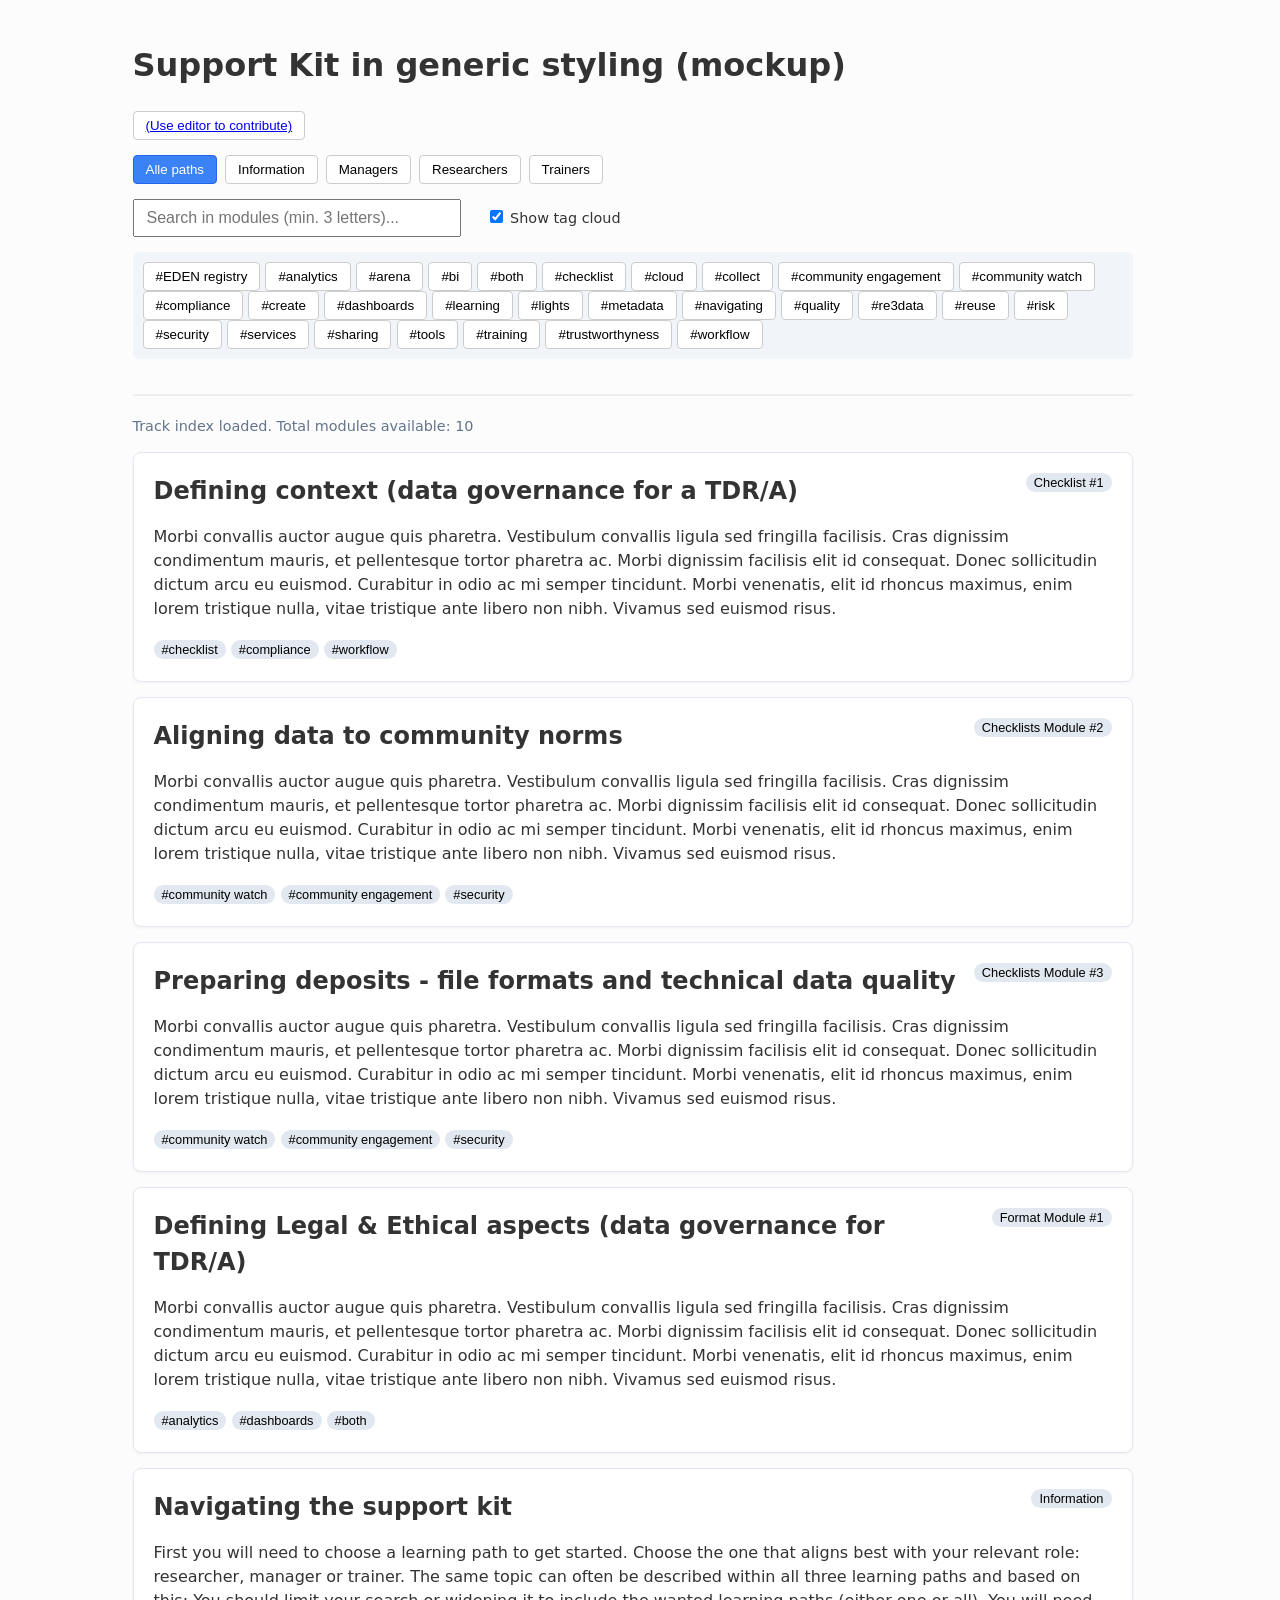
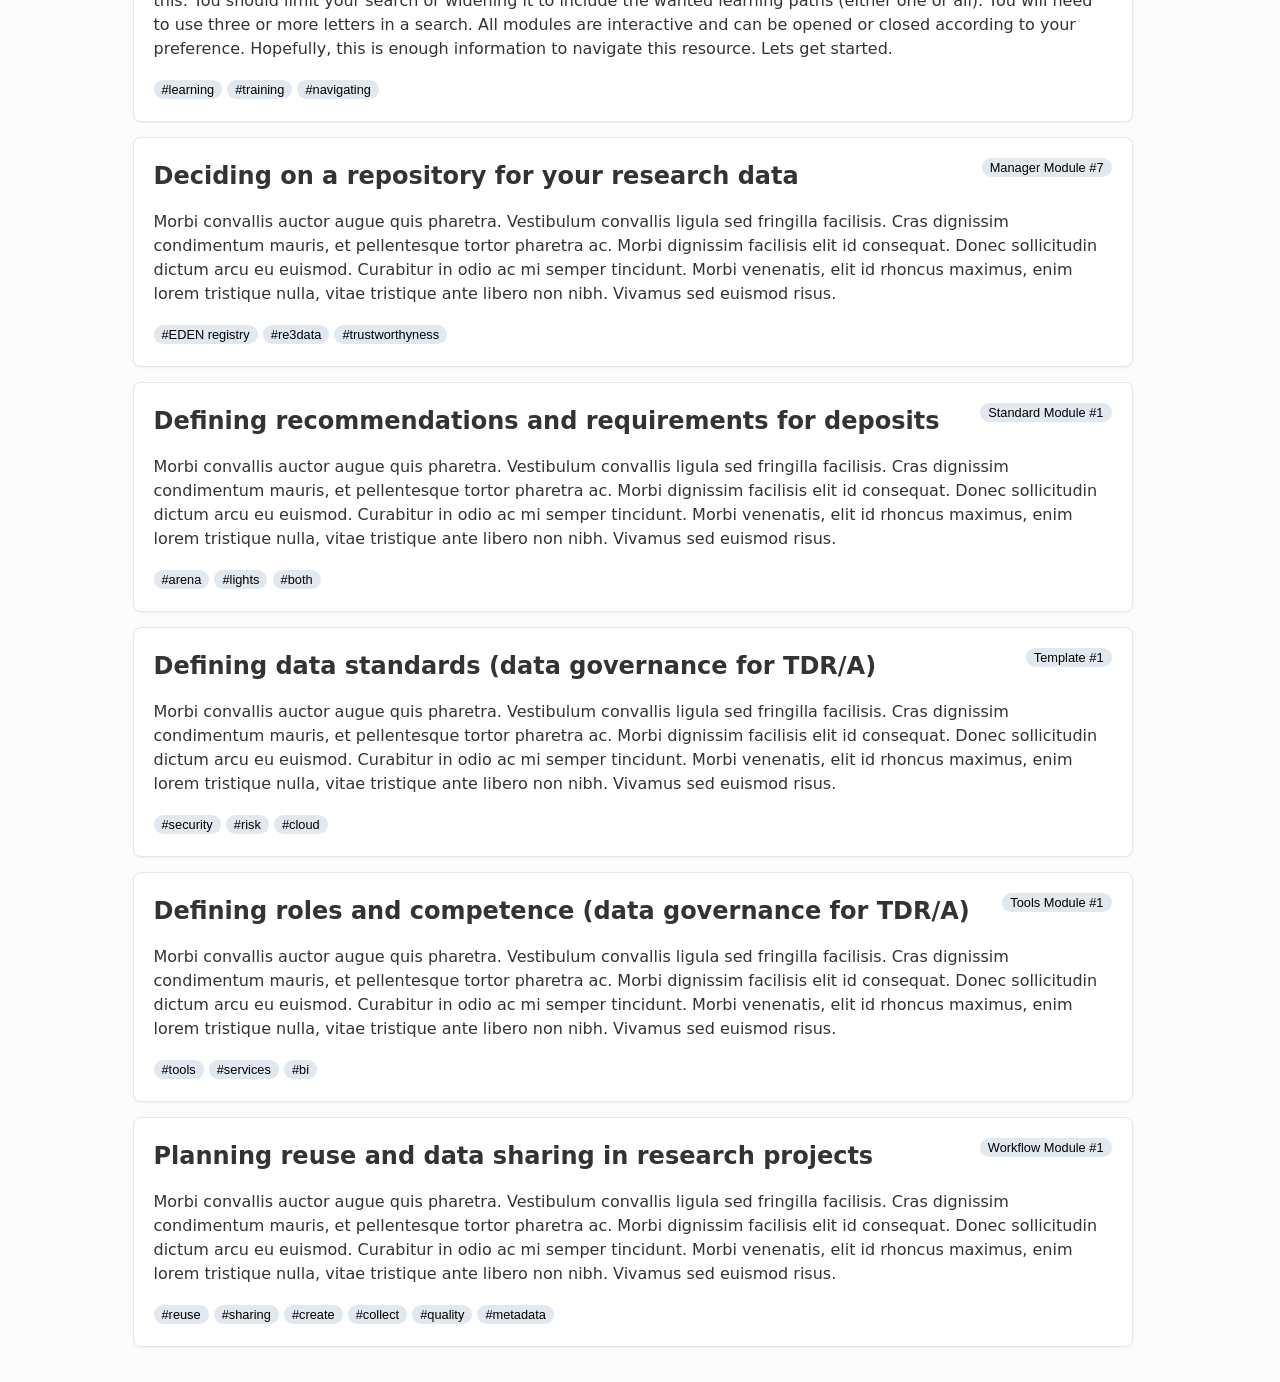
==== generic-styling.html @ 557c5fa3 "Add generic styling HTML template" ====
<!DOCTYPE html>
<html lang="no">
<head>
    <meta charset="UTF-8">
    <meta name="viewport" content="width=device-width, initial-scale=1.0">
    <title>Support Kit Generic style</title>
  <style>
        html {
    scrollbar-gutter: stable;
            }
      body {
            font-family: system-ui, -apple-system, sans-serif;
            line-height: 1.5;
            max-width: 1000px;
            margin: 0 auto;
            padding: 20px;
            background-color: #fcfcfc;
            color: #333;
        }
        header {
            border-bottom: 2px solid #eee;
            padding-bottom: 20px;
            margin-bottom: 20px;
        }
        .search-box {
            margin: 15px 0;
            display: flex;
            gap: 10px;
            align-items: center;
        }
        input[type="text"] {
            padding: 8px 12px;
            font-size: 1rem;
            width: 300px;
        }
        .active-search {
            border-color: #3b82f6;
            background-color: #eff6ff;
        }
        .invisible {
            display: none !important;
        }
        .hidden {
            display: none !important;
        }
        .filter-group {
            margin: 15px 0;
            display: flex;
            gap: 8px;
        }
        button {
            padding: 6px 12px;
            cursor: pointer;
            border: 1px solid #ccc;
            background: #fff;
            border-radius: 4px;
        }
        button.active {
            background: #3b82f6;
            color: #fff;
            border-color: #2563eb;
        }
        #globalTagCloud {
            margin: 15px 0;
            padding: 10px;
            background: #f1f5f9;
            border-radius: 6px;
        }
        .badge {
            display: inline-block;
            padding: 2px 8px;
            font-size: 0.8rem;
            background: #e2e8f0;
            border-radius: 9999px;
            border: none;
        }
        .tag-click-btn.active, .global-tag-btn.active {
            background: #10b981;
            color: white;
        }
        #articlesContainer article {
            background: #fff;
            border: 1px solid #e2e8f0;
            padding: 20px;
            margin-bottom: 15px;
            border-radius: 8px;
            box-shadow: 0 1px 3px rgba(0,0,0,0.05);
        }
        .full-content {
            margin-top: 15px;
            padding-top: 15px;
            border-top: 1px dashed #e2e8f0;
        }
        .learning-path-actions {
            margin-top: 20px;
            display: flex;
            gap: 10px;
        }
        #searchCounter {
            font-size: 0.9rem;
            color: #64748b;
            margin-bottom: 15px;
        }
        #noResults {
            padding: 20px;
            background: #fef2f2;
            color: #991b1b;
            border-radius: 6px;
            text-align: center;
        }
        #loadMoreWrapper {
            text-align: center;
            margin: 30px 0;
        }
    </style>


</head>
<body>

    <header>
        <h1>Support Kit in generic styling (mockup)</h1>
        <button class="next-step-btn"><a href="editor.html">(Use editor to contribute)</a></button>
        <!-- Spor-filtrering (Track-knapper) -->
        <div class="filter-group">
            <button class="filter-btn active" data-track="all">Alle paths</button>
            <button class="filter-btn" data-track="info">Information</button>
            <button class="filter-btn" data-track="managers">Managers</button>
            <button class="filter-btn" data-track="researchers">Researchers</button>
            <button class="filter-btn" data-track="trainers">Trainers</button>
        </div>

        <!-- Search and clear search -->
        <div class="search-box">
            <input type="text" id="searchInput" placeholder="Search in modules (min. 3 letters)..." autocomplete="off">
            <button id="resetSearchBtn" class="invisible">Clear search</button>
            
            <!-- Vis/skjul emneknagger -->
            <label style="margin-left: 15px; font-size: 0.9rem; cursor: pointer;">
                <input type="checkbox" id="tagToggleCheckbox" checked> Show tag cloud
            </label>
        </div>

        <!-- Global Tag Cloud -->
        <div id="globalTagCloud" class="hidden"></div>
    </header>

    <main>
        <!-- Statusmeldinger for søk -->
        <div id="searchCounter">Loading modules...</div>

        <!-- Melding hvis ingen treff finnes -->
        <div id="noResults" class="hidden">No modules matched your search or filtering.</div>

        <!-- Her blir JSON-modulene tegnet ut dynamisk av KitApp -->
        <section id="articlesContainer"></section>

        <!-- Last mer-knapp for paginering -->
        <div id="loadMoreWrapper" class="hidden">
            <button id="loadMoreBtn" style="padding: 10px 24px; font-weight: bold;">Load more modules</button>
        </div>
    </main>

    <!-- 1. Last inn kjernebiblioteket for Markdown -->
    <script src="markdown-it.min.js"></script>

    <!-- Her limer du inn JavaScript-koden din (app.js eller lignende) -->
    <script src="app.js"></script>
</body>
</html>
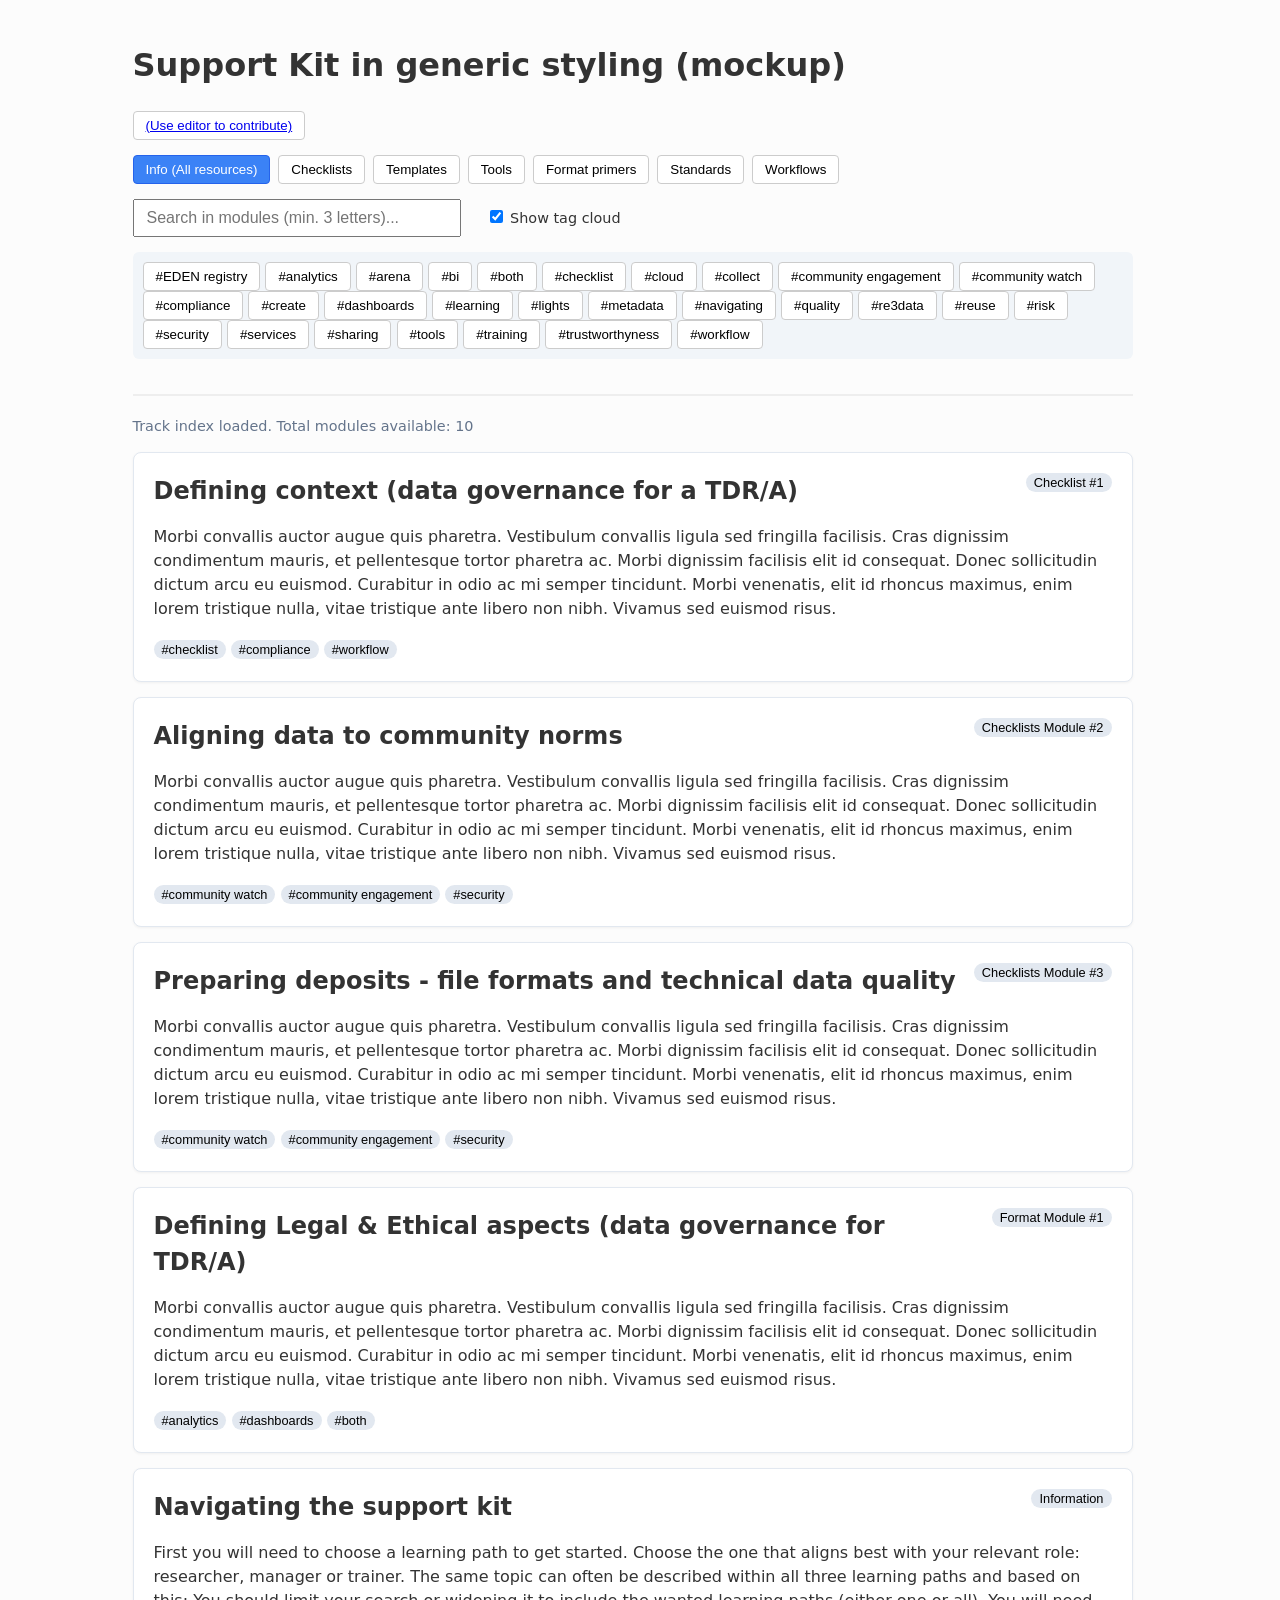
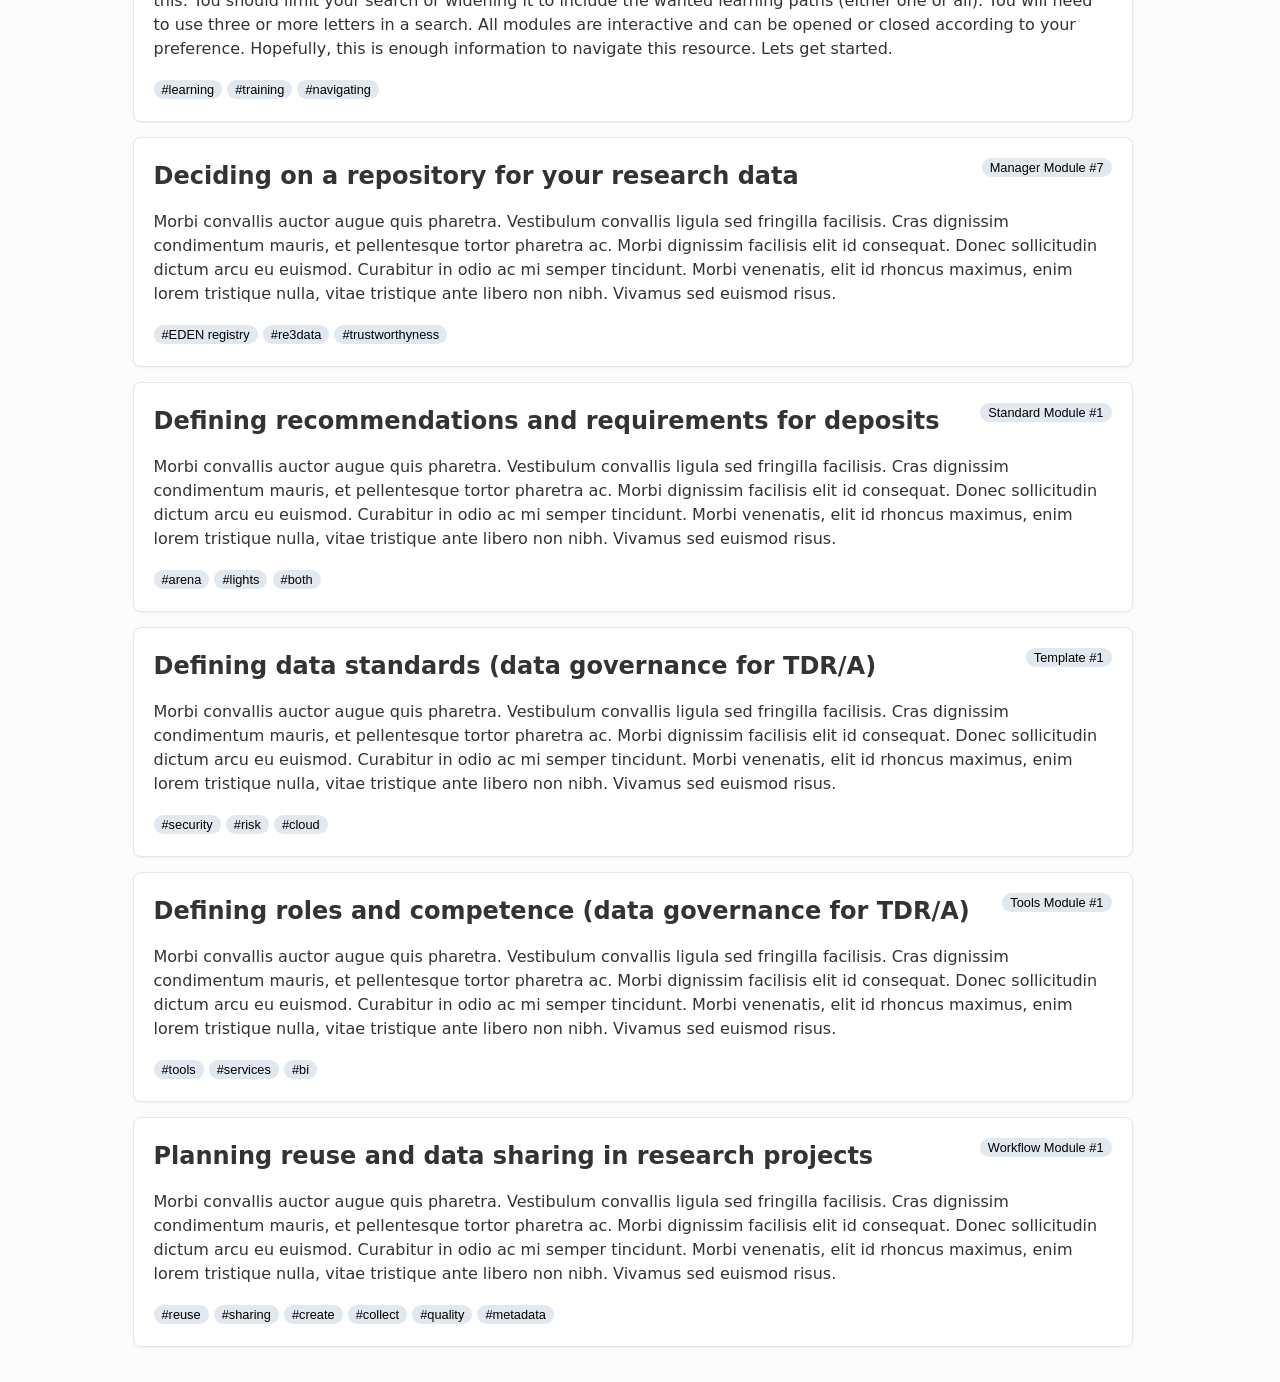
==== commit 857a3025: "Update title and filter buttons in generic styling" ====
--- a/generic-styling.html
+++ b/generic-styling.html
@@ -3,7 +3,7 @@
 <head>
     <meta charset="UTF-8">
     <meta name="viewport" content="width=device-width, initial-scale=1.0">
-    <title>Support Kit Generic style</title>
+    <title>DCPN Generic style</title>
   <style>
         html {
     scrollbar-gutter: stable;
@@ -123,11 +123,13 @@
         <button class="next-step-btn"><a href="editor.html">(Use editor to contribute)</a></button>
         <!-- Spor-filtrering (Track-knapper) -->
         <div class="filter-group">
-            <button class="filter-btn active" data-track="all">Alle paths</button>
-            <button class="filter-btn" data-track="info">Information</button>
-            <button class="filter-btn" data-track="managers">Managers</button>
-            <button class="filter-btn" data-track="researchers">Researchers</button>
-            <button class="filter-btn" data-track="trainers">Trainers</button>
+         <button class="filter-btn active" data-track="all">Info (All resources)</button>
+                <button class="filter-btn" data-track="checklist">Checklists</button>
+                <button class="filter-btn" data-track="template">Templates</button>
+                <button class="filter-btn" data-track="tool">Tools</button>
+                <button class="filter-btn" data-track="format">Format primers</button>
+                <button class="filter-btn" data-track="standard">Standards</button>
+                <button class="filter-btn" data-track="workflow">Workflows</button>
         </div>
 
         <!-- Search and clear search -->
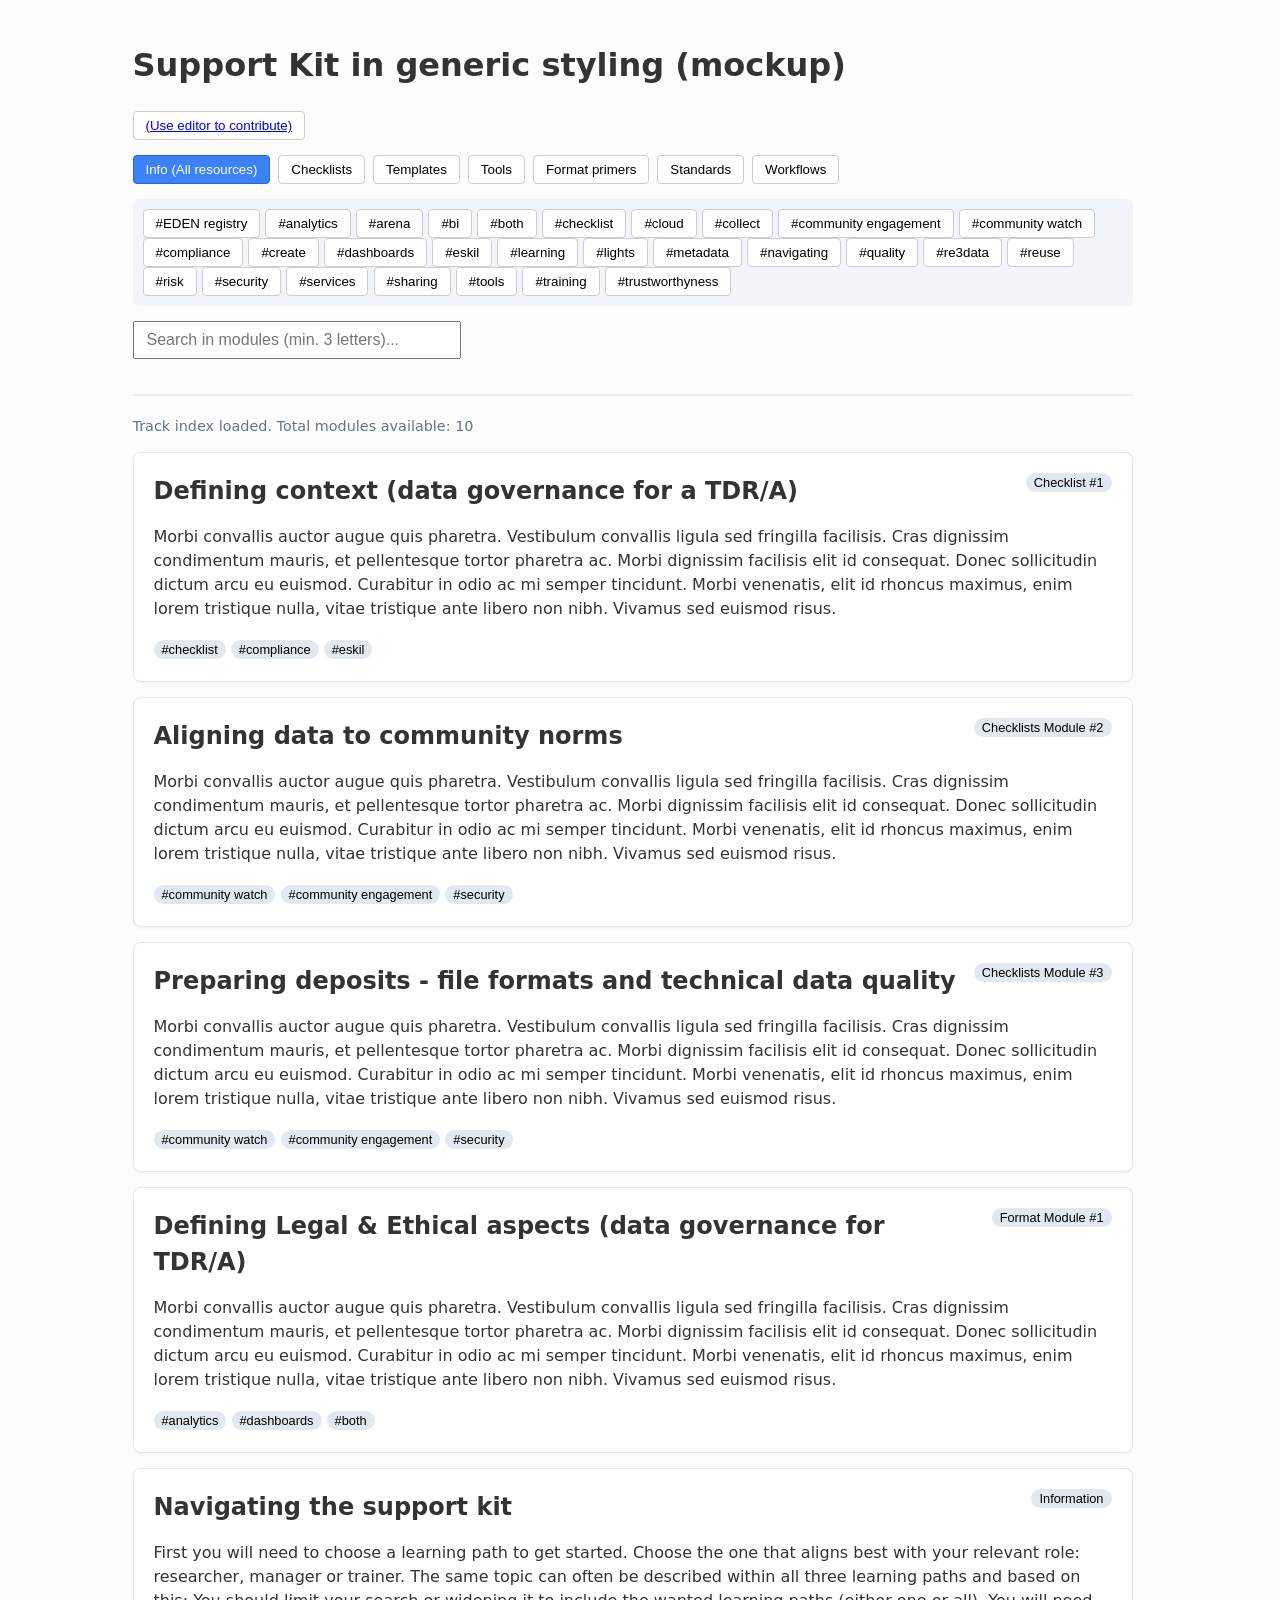
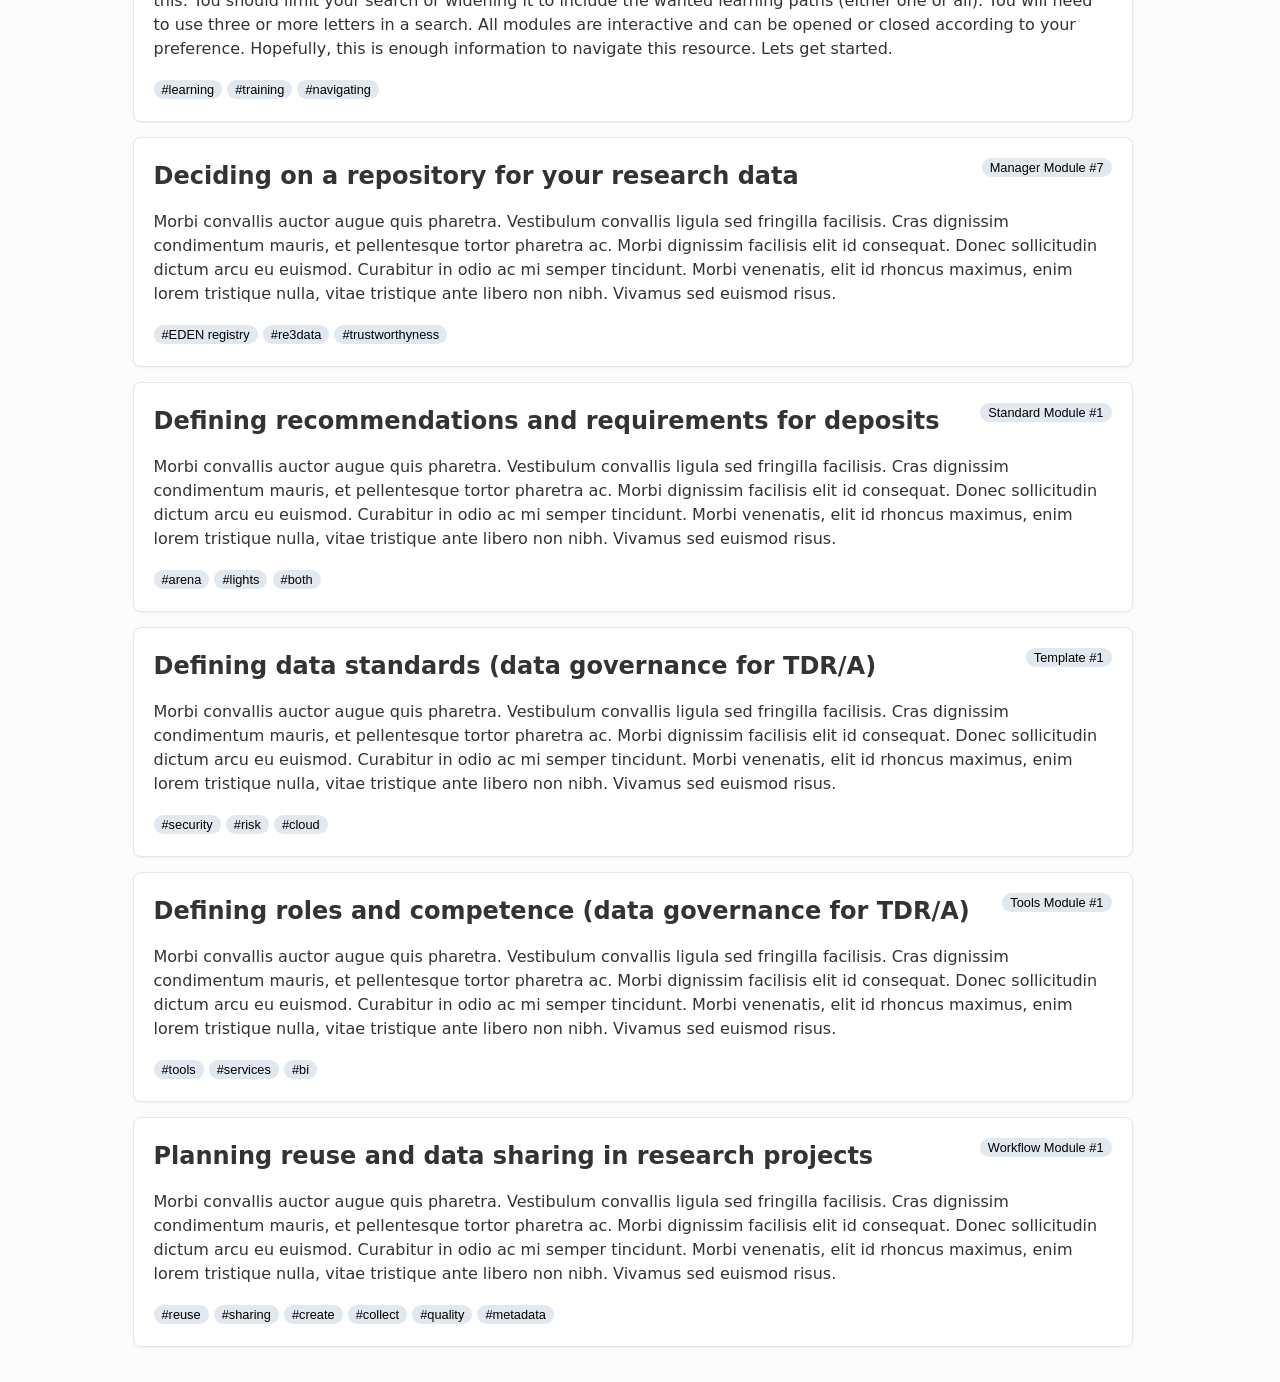
==== commit 46fa97a7: "Add global tag cloud with toggle checkbox Added a global tag cloud section with a toggle checkbox fo" ====
--- a/generic-styling.html
+++ b/generic-styling.html
@@ -131,20 +131,23 @@
                 <button class="filter-btn" data-track="standard">Standards</button>
                 <button class="filter-btn" data-track="workflow">Workflows</button>
         </div>
-
+        
+  <!-- Global Tag Cloud -->
+        <div id="globalTagCloud" class="hidden">   <!-- Vis/skjul emneknagger -->
+            <label style="margin-left: 15px; font-size: 0.9rem; cursor: pointer;">
+                <input type="checkbox" id="tagToggleCheckbox" checked> Show keywords for search
+            </label>
+        </div>
+       
         <!-- Search and clear search -->
         <div class="search-box">
             <input type="text" id="searchInput" placeholder="Search in modules (min. 3 letters)..." autocomplete="off">
             <button id="resetSearchBtn" class="invisible">Clear search</button>
             
-            <!-- Vis/skjul emneknagger -->
-            <label style="margin-left: 15px; font-size: 0.9rem; cursor: pointer;">
-                <input type="checkbox" id="tagToggleCheckbox" checked> Show tag cloud
-            </label>
+         
         </div>
 
-        <!-- Global Tag Cloud -->
-        <div id="globalTagCloud" class="hidden"></div>
+      
     </header>
 
     <main>
